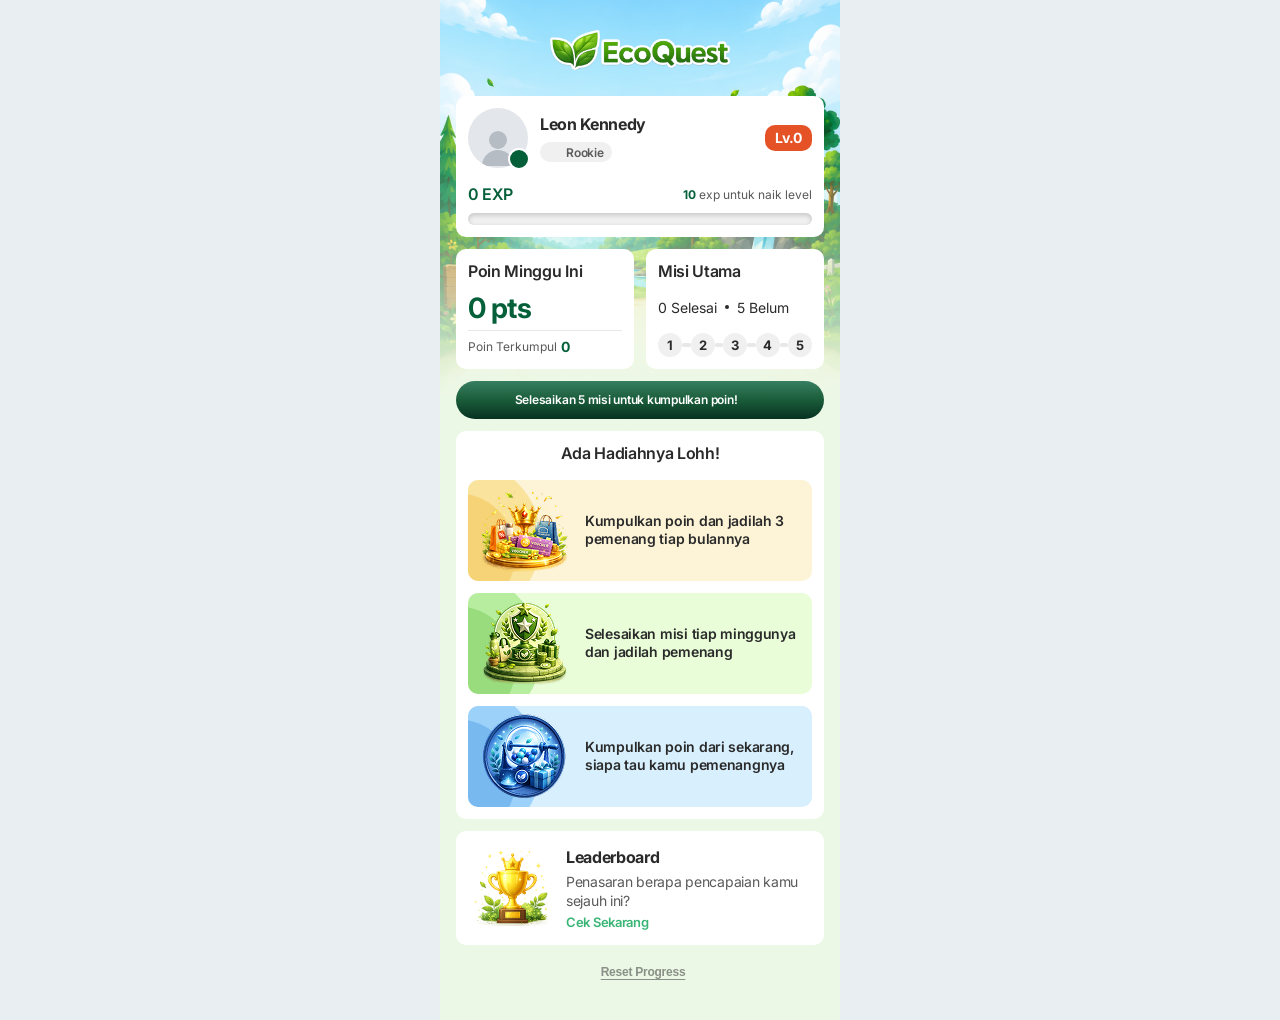
==== index.html @ 11129fbd "Add files via upload" ====
<!DOCTYPE html>
<html lang="id">
<head>
  <meta charset="UTF-8" />
  <meta name="viewport" content="width=device-width, initial-scale=1.0" />
  <title>EcoQuest</title>
  <link href="https://fonts.googleapis.com/css2?family=Inter:wght@400;600;700&display=swap" rel="stylesheet" />
  <link rel="stylesheet" href="css/variables.css" />
  <link rel="stylesheet" href="css/base.css" />
  <link rel="stylesheet" href="css/animations.css" />
  <link rel="stylesheet" href="css/homepage.css" />
  <script src="https://cdn.jsdelivr.net/npm/@phosphor-icons/web@2.1.1/src/index.js" defer></script>
</head>
<body>
<div class="phone phone--nature">

  <!-- Logo -->
  <div class="logo-bar">
    <img src="assets/logo-ecoquest.png" alt="EcoQuest" />
  </div>

  <!-- Bio Card -->
  <div class="card bio-card">
    <div class="bio-top">
      <div class="bio-left">
        <div class="avatar-wrap">
          <div class="avatar" id="hpAvatar">
            <!-- Ganti dengan foto profil asli -->
            <svg viewBox="0 0 44 44" fill="none" xmlns="http://www.w3.org/2000/svg">
              <circle cx="22" cy="16" r="9" fill="#b5bcc4"/>
              <path d="M6 42c0-8.837 7.163-16 16-16s16 7.163 16 16" fill="#b5bcc4"/>
            </svg>
          </div>
          <button class="avatar-edit-btn" id="avatarEditBtn" type="button" aria-label="Ganti foto profil">
            <i class="ph ph-pencil-simple"></i>
          </button>
        </div>
        <div class="bio-info">
          <div class="bio-name" id="hpName">Leon Kennedy</div>
          <div class="bio-badge">
            <i class="ph ph-person bio-badge-icon"></i>
            <span class="bio-badge-text" id="hpRank">Rookie</span>
          </div>
        </div>
      </div>
      <div class="level-badge" id="hpLevel">Lv.0</div>
    </div>

    <!-- EXP Bar -->
    <div>
      <div class="exp-row">
        <span class="exp-label" id="hpExp">0 EXP</span>
        <span class="exp-hint" id="hpExpNext"><strong>10</strong> exp untuk naik level</span>
      </div>
      <div class="bar-track">
        <div class="bar-fill" id="hpExpBar" style="width:0%"></div>
      </div>
    </div>
  </div>

  <!-- Stats Row -->
  <div class="stats-row">
    <!-- Poin Card -->
    <div class="stat-card stat-card-left">
      <div>
        <div class="stat-title">Poin Minggu Ini</div>
        <div class="stat-pts" id="hpPoinMinggu">0 pts</div>
      </div>
      <div class="stat-divider"></div>
      <div class="stat-sub">
        <span class="stat-sub-label">Poin Terkumpul</span>
        <span class="stat-sub-val" id="hpPoinTotal">0</span>
      </div>
    </div>

    <!-- Misi Card -->
    <div class="stat-card stat-card-right">
      <div class="stat-title">Misi Utama</div>
      <div class="mission-counts-hp">
        <span id="hpMisiSelesai">0 Selesai</span>
        <div class="dot"></div>
        <span id="hpMisiBelum">0 Belum</span>
      </div>
      <div class="mission-steps" id="hpMissionSteps">
        <!-- Di-render dinamis oleh homepage.js -->
      </div>
    </div>
  </div>

  <!-- Banner → navigasi ke Misi -->
  <a class="banner" href="misi.html">
    <span class="banner-text">Selesaikan 5 misi untuk kumpulkan poin!</span>
    <i class="ph ph-arrow-right banner-arrow"></i>
  </a>

  <!-- Rewards Card -->
  <div class="card rewards-card">
    <div class="rewards-title">Ada Hadiahnya Lohh!</div>
    <div class="reward-items">

      <a class="reward-item reward-item-yellow" href="hadiah.html?tab=barons" style="text-decoration:none; cursor:pointer;">
        <div class="reward-bg-circle1"></div>
        <div class="reward-bg-circle2"></div>
        <div class="reward-img-wrap"><img src="assets/reward-1.png" alt="Reward 1" /></div>
        <div class="reward-desc">Kumpulkan poin dan jadilah 3 pemenang tiap bulannya</div>
      </a>

      <a class="reward-item reward-item-green" href="hadiah.html?tab=weekly" style="text-decoration:none; cursor:pointer;">
        <div class="reward-bg-circle1"></div>
        <div class="reward-bg-circle2"></div>
        <div class="reward-img-wrap"><img src="assets/reward-2.png" alt="Reward 2" /></div>
        <div class="reward-desc">Selesaikan misi tiap minggunya dan jadilah pemenang</div>
      </a>

      <a class="reward-item reward-item-blue" href="hadiah.html?tab=lucky" style="text-decoration:none; cursor:pointer;">
        <div class="reward-bg-circle1"></div>
        <div class="reward-bg-circle2"></div>
        <div class="reward-img-wrap"><img src="assets/reward-3.png" alt="Reward 3" /></div>
        <div class="reward-desc">Kumpulkan poin dari sekarang, siapa tau kamu pemenangnya</div>
      </a>

    </div>
  </div>

  <!-- Leaderboard Card -->
  <a class="leaderboard-card" href="leaderboard.html">
    <div class="leaderboard-card__img">
      <img src="assets/leaderboard-trophy.png" alt="Trofi Leaderboard" />
    </div>
    <div class="leaderboard-card__body">
      <div class="leaderboard-card__title">Leaderboard</div>
      <div class="leaderboard-card__desc">Penasaran berapa pencapaian kamu sejauh ini?</div>
      <div class="leaderboard-card__cta">
        <span>Cek Sekarang</span>
        <i class="ph-bold ph-arrow-right"></i>
      </div>
    </div>
  </a>

  <!-- Reset Progress -->
  <button class="reset-progress-btn" id="resetProgressBtn" type="button">
    <i class="ph ph-arrow-counter-clockwise"></i>
    <span>Reset Progress</span>
  </button>

</div>

<!-- ════════ Reset Confirm Modal ════════ -->
<div class="reset-overlay" id="resetOverlay">
  <div class="reset-modal">
    <div class="reset-icon">
      <i class="ph ph-warning"></i>
    </div>
    <div class="reset-modal-title">Reset Semua Progress?</div>
    <div class="reset-modal-desc">
      Semua data akan direset termasuk EXP, level, poin, foto profil, dan status misi. Tindakan ini tidak bisa dibatalkan.
    </div>
    <div class="reset-modal-actions">
      <button class="reset-confirm-btn" id="resetConfirmBtn" type="button">Ya, Reset Sekarang</button>
      <button class="reset-cancel-btn" id="resetCancelBtn" type="button">Batal</button>
    </div>
  </div>
</div>
<div class="crop-overlay" id="cropOverlay">
  <div class="crop-modal">
    <div class="crop-header">
      <div class="crop-title">Atur Foto Profil</div>
      <button class="crop-close" id="cropClose" type="button" aria-label="Tutup">
        <i class="ph ph-x"></i>
      </button>
    </div>
    <div class="crop-stage" id="cropStage">
      <img id="cropImage" src="" alt="Crop" />
      <div class="crop-mask"></div>
    </div>
    <div class="crop-controls">
      <div class="crop-zoom-row">
        <i class="ph ph-image"></i>
        <input type="range" class="crop-zoom" id="cropZoom" min="1" max="3" step="0.01" value="1" />
        <i class="ph ph-image" style="font-size:24px;"></i>
      </div>
      <button class="crop-save-btn" id="cropSave" type="button">Simpan Foto</button>
    </div>
  </div>
</div>

<input type="file" id="avatarInput" accept="image/*" hidden />

<script src="js/state.js"></script>
<script src="js/avatar.js"></script>
<script src="js/entrance.js"></script>
<script src="js/homepage.js"></script>
<script>
  initHomepage();
  initAvatar();
  initEntrance(['.logo-bar', '.bio-card', '.stats-row', '.banner', '.rewards-card', '.cta-btn', '.reset-progress-btn']);
</script>
</body>
</html>
---- css/variables.css ----
/* ============================================================
   EcoQuest — Design Tokens & CSS Variables
   ============================================================ */

:root {
  /* Brand Colors */
  --color-primary:        #05603A;
  --color-primary-light:  #39B575;
  --color-primary-pale:   #F6FEF9;
  --color-secondary:      #e55225;

  /* Neutrals */
  --color-text-primary:   #2a2a2a;
  --color-text-secondary: #5a5a5a;
  --color-white:          #ffffff;
  --color-bg:             #e9eef2;
  --color-surface:        #f0f0f0;
  --color-border:         #e7e7e7;
  --color-elevated:       #e8e8e8;

  /* Semantic */
  --color-easy:    #5a5a5a;
  --color-medium:  #dc6803;
  --color-hard:    #d92d20;
  --color-bonus-bg: #fef0c7;
  --color-bonus-dark: #93370d;
  --color-green-light: #e7ffef;
  --color-green-pale:  #ecf8e6;

  /* Typography */
  --font-family: 'Inter', sans-serif;

  /* Shadows */
  --shadow-card:   none;
  --shadow-card-lg: none;
  --shadow-inset:  inset 0px 2px 5px rgba(32,32,32,0.2);

  /* Radius */
  --radius-sm:   8px;
  --radius-md:   10px;
  --radius-full: 1000px;

  /* Spacing */
  --gap-xs:  4px;
  --gap-sm:  8px;
  --gap-md:  12px;
  --gap-lg:  16px;
  --gap-xl:  24px;
}
---- css/base.css ----
/* ============================================================
   EcoQuest — Base / Shared Styles
   ============================================================ */

*, *::before, *::after { box-sizing: border-box; margin: 0; padding: 0; }

body {
  font-family: var(--font-family);
  background: var(--color-bg);
  display: flex;
  justify-content: center;
  min-height: 100vh;
}

/* ── Phone wrapper ── */
.phone {
  width: 100%;
  max-width: 400px;
  min-height: 100vh;
  background: #ECF8E6;
  display: flex;
  flex-direction: column;
  gap: var(--gap-md);
  padding: 20px 16px 32px;
}

/* ── Nature background (homepage & misi) ── */
.phone--nature {
  background-color: #ECF8E6;
  background-image: url("../assets/bg-nature.png");
  background-size: 100% auto;
  background-position: top center;
  background-repeat: no-repeat;
  padding-top: 22px;
}

/* ── Generic card ── */
.card {
  background: var(--color-white);
  border-radius: var(--radius-md);
  padding: var(--gap-md);
  box-shadow: var(--shadow-card);
}

/* ── Progress bar ── */
.bar-track {
  width: 100%;
  height: 12px;
  background: var(--color-surface);
  border-radius: var(--radius-full);
  overflow: hidden;
  box-shadow: var(--shadow-inset);
}
.bar-fill {
  height: 100%;
  background: var(--color-primary);
  border-radius: var(--radius-full);
  transition: width 0.4s ease;
}

/* ── Difficulty badges ── */
.badge {
  display: inline-flex;
  align-items: center;
  padding: 2px 8px 2px 6px;
  border-radius: var(--radius-full);
  font-size: 12px;
  font-weight: 600;
  color: var(--color-white);
  letter-spacing: -0.24px;
  line-height: 1.3;
  align-self: flex-start;
}
.badge-easy   { background: var(--color-easy); }
.badge-medium { background: var(--color-medium); }
.badge-hard   { background: var(--color-hard); }

/* ── Utility text styles ── */
.text-primary   { color: var(--color-text-primary); }
.text-secondary { color: var(--color-text-secondary); }
.text-brand     { color: var(--color-primary); }
.text-bold      { font-weight: 700; }
.text-semibold  { font-weight: 600; }
.text-sm   { font-size: 12px; letter-spacing: -0.24px; line-height: 1.3; }
.text-base { font-size: 14px; letter-spacing: -0.28px; line-height: 1.3; }
.text-md   { font-size: 16px; letter-spacing: -0.32px; line-height: 1.3; }
.text-lg   { font-size: 20px; letter-spacing: -0.4px;  line-height: 1.3; }
.text-xl   { font-size: 28px; letter-spacing: -0.56px; line-height: 1.3; }

/* ============================================================
   Microinteraction — efek "tertekan" (press) ala Gojek
   Berlaku untuk semua button, link CTA, dan elemen klikable
   ============================================================ */
button,
a.banner,
a.cta-btn,
a.lb-cta,
.tab-btn,
.lb-switch-btn,
.sheet-upload-btn,
.reward-item,
.mission-card,
.back-btn,
.bonus-btn,
.avatar-edit-btn,
.shutter-btn,
.sheet-close,
.uploaded-remove {
  transition: transform 0.12s cubic-bezier(0.4, 0, 0.2, 1),
              background 0.15s ease,
              opacity 0.15s ease,
              box-shadow 0.15s ease;
  -webkit-tap-highlight-color: transparent;
}

/* saat ditekan → mengecil seperti tertekan ke dalam */
button:active,
a.banner:active,
a.cta-btn:active,
a.lb-cta:active,
.tab-btn:active,
.lb-switch-btn:active,
.sheet-upload-btn:active,
.reward-item:active,
.back-btn:active,
.bonus-btn:active,
.avatar-edit-btn:active,
.sheet-close:active,
.uploaded-remove:active,
.sheet-submit-btn:active,
.popup-btn:active,
.crop-save-btn:active,
.reset-confirm-btn:active,
.reset-cancel-btn:active {
  transform: scale(0.95);
}

/* elemen besar (card/banner) cukup mengecil sedikit saja */
.mission-card:active,
.reward-item:active {
  transform: scale(0.97);
}

/* shutter kamera punya animasi sendiri, biarkan lebih kecil */
.shutter-btn:active {
  transform: scale(0.90);
}
---- css/animations.css ----
/* ============================================================
   EcoQuest — Entrance Animations
   Komponen muncul dengan fade + slide-up bertahap (staggered)
   ============================================================ */

@keyframes eq-fade-up {
  from {
    opacity: 0;
    transform: translateY(16px);
  }
  to {
    opacity: 1;
    transform: translateY(0);
  }
}

@keyframes eq-fade-in {
  from { opacity: 0; }
  to   { opacity: 1; }
}

@keyframes eq-scale-in {
  from {
    opacity: 0;
    transform: scale(0.92);
  }
  to {
    opacity: 1;
    transform: scale(1);
  }
}

/* Elemen dengan kelas ini akan dianimasikan saat muncul.
   Awalnya disembunyikan (opacity 0) lalu di-trigger via JS. */
.eq-animate {
  opacity: 0;
}

.eq-animate.eq-in {
  animation: eq-fade-up 0.55s cubic-bezier(0.22, 1, 0.36, 1) both;
}

/* Variasi animasi */
.eq-animate.eq-fade.eq-in   { animation-name: eq-fade-in; }
.eq-animate.eq-scale.eq-in  { animation-name: eq-scale-in; }

/* Hormati preferensi user yang tidak suka animasi berlebih */
@media (prefers-reduced-motion: reduce) {
  .eq-animate,
  .eq-animate.eq-in {
    animation: none !important;
    opacity: 1 !important;
    transform: none !important;
  }
}


/* ============================================================
   Level-Up Popup
   ============================================================ */

/* Backdrop */
.levelup-overlay {
  position: fixed;
  inset: 0;
  background: rgba(0, 0, 0, 0.55);
  backdrop-filter: blur(3px);
  z-index: 1100;
  display: flex;
  align-items: center;
  justify-content: center;
  opacity: 0;
  pointer-events: none;
  transition: opacity 0.35s ease;
}
.levelup-overlay.is-open {
  opacity: 1;
  pointer-events: all;
}

/* Modal card */
.levelup-modal {
  position: relative;
  background: #fff;
  border-radius: 24px;
  width: calc(100% - 48px);
  max-width: 340px;
  padding: 32px 24px 24px;
  text-align: center;
  box-shadow: 0 24px 60px rgba(10, 83, 136, 0.25);
  overflow: hidden;
  transform: scale(0.85) translateY(24px);
  transition: transform 0.4s cubic-bezier(0.22, 1, 0.36, 1), opacity 0.35s ease;
  opacity: 0;
}
.levelup-overlay.is-open .levelup-modal {
  transform: scale(1) translateY(0);
  opacity: 1;
}

/* Glow ring di belakang ikon */
.levelup-glow {
  width: 96px;
  height: 96px;
  border-radius: 50%;
  background: radial-gradient(circle, #d1fae5 0%, #F6FEF9 60%, transparent 100%);
  display: flex;
  align-items: center;
  justify-content: center;
  margin: 0 auto 16px;
  position: relative;
}
.levelup-glow::before {
  content: '';
  position: absolute;
  inset: -6px;
  border-radius: 50%;
  border: 2.5px solid #39B575;
  opacity: 0.4;
  animation: levelup-ring-pulse 1.8s ease-in-out infinite;
}
@keyframes levelup-ring-pulse {
  0%, 100% { transform: scale(1); opacity: 0.4; }
  50%       { transform: scale(1.12); opacity: 0.15; }
}

/* Badge level besar */
.levelup-badge {
  width: 64px;
  height: 64px;
  border-radius: 50%;
  background: linear-gradient(135deg, #05603A 0%, #39B575 100%);
  display: flex;
  align-items: center;
  justify-content: center;
  font-size: 22px;
  font-weight: 700;
  color: #fff;
  letter-spacing: -0.5px;
  box-shadow: 0 8px 20px rgba(10, 83, 136, 0.4);
}

/* Label kecil di atas judul */
.levelup-eyebrow {
  font-size: 11px;
  font-weight: 600;
  letter-spacing: 1.2px;
  text-transform: uppercase;
  color: var(--color-primary-light);
  margin-bottom: 6px;
}

/* Judul utama */
.levelup-title {
  font-size: 26px;
  font-weight: 700;
  color: var(--color-text-primary);
  letter-spacing: -0.6px;
  line-height: 1.15;
  margin-bottom: 4px;
}

/* Rank chip */
.levelup-rank-chip {
  display: inline-flex;
  align-items: center;
  gap: 5px;
  background: var(--color-primary-pale);
  color: var(--color-primary);
  border-radius: var(--radius-full);
  padding: 4px 12px;
  font-size: 13px;
  font-weight: 600;
  margin: 10px 0 16px;
}

/* Divider tipis */
.levelup-divider {
  height: 1px;
  background: var(--color-border);
  margin: 0 0 16px;
}

/* Stat row */
.levelup-stats {
  display: flex;
  justify-content: center;
  gap: 32px;
  margin-bottom: 24px;
}
.levelup-stat {
  display: flex;
  flex-direction: column;
  align-items: center;
  gap: 2px;
}
.levelup-stat-val {
  font-size: 18px;
  font-weight: 700;
  color: var(--color-text-primary);
  letter-spacing: -0.4px;
}
.levelup-stat-lbl {
  font-size: 11px;
  color: var(--color-text-secondary);
  font-weight: 500;
}

/* Tombol CTA */
.levelup-cta {
  width: 100%;
  padding: 14px;
  background: var(--color-primary);
  color: #fff;
  border: none;
  border-radius: var(--radius-md);
  font-size: 15px;
  font-weight: 700;
  letter-spacing: -0.3px;
  cursor: pointer;
  transition: background 0.15s ease, transform 0.12s ease;
}
.levelup-cta:hover   { background: #047857; }
.levelup-cta:active  { transform: scale(0.97); }

/* Confetti pieces */
.levelup-confetti {
  position: absolute;
  top: 0; left: 0; right: 0;
  height: 160px;
  pointer-events: none;
  overflow: hidden;
}
.confetti-piece {
  position: absolute;
  width: 8px;
  height: 8px;
  border-radius: 2px;
  top: -12px;
  animation: confetti-fall linear forwards;
}
@keyframes confetti-fall {
  0%   { transform: translateY(0) rotate(0deg); opacity: 1; }
  80%  { opacity: 1; }
  100% { transform: translateY(170px) rotate(720deg); opacity: 0; }
}

/* Stars burst */
.levelup-stars {
  position: absolute;
  top: 28px;
  left: 50%;
  transform: translateX(-50%);
  width: 200px;
  height: 100px;
  pointer-events: none;
}
.star-burst {
  position: absolute;
  font-size: 18px;
  animation: star-pop 0.6s cubic-bezier(0.22, 1, 0.36, 1) forwards;
  opacity: 0;
}
@keyframes star-pop {
  0%   { transform: translate(0, 0) scale(0); opacity: 0; }
  60%  { opacity: 1; }
  100% { opacity: 0; }
}
---- css/homepage.css ----
/* ============================================================
   EcoQuest — Homepage Styles
   ============================================================ */

/* ── Phosphor Icons sizing ── */
.bio-badge-icon {
  font-size: 16px;
  color: var(--color-text-secondary);
  flex-shrink: 0;
  line-height: 1;
}
.banner-arrow {
  font-size: 18px;
  color: var(--color-white);
  flex-shrink: 0;
  line-height: 1;
  font-weight: 700;
}
.cta-icon {
  font-size: 18px;
  color: var(--color-white);
  flex-shrink: 0;
  line-height: 1;
}

/* ── Logo ── */
.logo-bar {
  display: flex;
  align-items: center;
  justify-content: center;
  padding: 8px 0 14px;
}
.logo-bar img {
  height: 40px;
  width: auto;
  max-width: 100%;
  display: block;
}

/* ── Bio Card ── */
.bio-card {
  display: flex;
  flex-direction: column;
  gap: var(--gap-lg);
}
.bio-top {
  display: flex;
  align-items: center;
  justify-content: space-between;
  gap: var(--gap-lg);
}
.bio-left {
  display: flex;
  align-items: center;
  gap: var(--gap-md);
  flex: 1;
  min-width: 0;
}
.avatar {
  width: 60px;
  height: 60px;
  border-radius: 50%;
  overflow: hidden;
  flex-shrink: 0;
  background: #e3e6ea;
  display: flex;
  align-items: flex-end;
  justify-content: center;
}
.avatar img { width: 100%; height: 100%; object-fit: cover; }
.avatar svg { width: 44px; height: 44px; }
.bio-info { display: flex; flex-direction: column; gap: var(--gap-sm); min-width: 0; }
.bio-name {
  font-size: 16px;
  font-weight: 700;
  color: var(--color-text-primary);
  letter-spacing: -0.32px;
  line-height: 1.3;
}
.bio-badge {
  display: inline-flex;
  align-items: center;
  gap: var(--gap-xs);
  background: var(--color-surface);
  border-radius: var(--radius-full);
  padding: 2px 8px 2px 6px;
  align-self: flex-start;
}
.bio-badge-icon { width: 16px; height: 16px; flex-shrink: 0; }
.bio-badge-text {
  font-size: 12px;
  font-weight: 600;
  color: var(--color-text-secondary);
  letter-spacing: -0.24px;
  line-height: 1.3;
}
.level-badge {
  background: var(--color-secondary);
  color: var(--color-white);
  font-size: 14px;
  font-weight: 700;
  letter-spacing: -0.28px;
  border-radius: var(--radius-md);
  padding: 4px 10px;
  flex-shrink: 0;
  line-height: 1.3;
}

/* EXP bar */
.exp-row {
  display: flex;
  align-items: center;
  justify-content: space-between;
  gap: var(--gap-sm);
  margin-bottom: var(--gap-sm);
}
.exp-label {
  font-size: 16px;
  font-weight: 600;
  color: var(--color-primary);
  letter-spacing: -0.32px;
  line-height: 1.3;
}
.exp-hint {
  font-size: 12px;
  color: var(--color-text-secondary);
  line-height: 1.3;
  white-space: nowrap;
}
.exp-hint strong { font-weight: 700; color: var(--color-primary); }

/* ── Stats Row ── */
.stats-row {
  display: flex;
  gap: var(--gap-md);
  align-items: stretch;
}
.stat-card {
  background: var(--color-white);
  border-radius: var(--radius-md);
  padding: var(--gap-md);
  box-shadow: var(--shadow-card-lg);
  min-height: 120px;
  display: flex;
  flex-direction: column;
}
.stat-card-left  { flex: 1; min-width: 0; justify-content: space-between; }
.stat-card-right { flex: 1; min-width: 0; justify-content: space-between; align-items: flex-start; }
.stat-title {
  font-size: 16px;
  font-weight: 600;
  color: var(--color-text-primary);
  letter-spacing: -0.32px;
  line-height: 1.3;
  width: 100%;
}
.stat-pts {
  font-size: 28px;
  font-weight: 700;
  color: var(--color-primary);
  letter-spacing: -0.56px;
  line-height: 1.3;
  margin-top: var(--gap-sm);
}
.stat-divider { height: 1px; background: var(--color-border); width: 100%; }
.stat-sub { display: flex; align-items: center; gap: var(--gap-xs); }
.stat-sub-label {
  font-size: 12px;
  color: var(--color-text-secondary);
  font-weight: 400;
  line-height: 1.3;
}
.stat-sub-val {
  font-size: 14px;
  font-weight: 700;
  color: var(--color-primary);
  line-height: 1.5;
}

/* Mission steps widget */
.mission-counts-hp { display: flex; align-items: center; gap: var(--gap-sm); }
.mission-counts-hp span {
  font-size: 14px;
  font-weight: 400;
  color: var(--color-text-primary);
  line-height: 1.5;
  white-space: nowrap;
}
.dot {
  width: 4px; height: 4px;
  border-radius: 50%;
  background: var(--color-text-primary);
  flex-shrink: 0;
}
.mission-steps {
  position: relative;
  display: flex;
  align-items: center;
  width: 100%;
  gap: 0;
}
.step-item-wrap {
  display: flex;
  align-items: center;
  flex: 1;
}
.step-item-wrap:last-child { flex: 0; }

/* konektor garis antar lingkaran */
.step-connector {
  flex: 1;
  height: 4px;
  background: var(--color-elevated);
  border-radius: 2px;
  transition: background 0.35s ease;
}
.step-connector.done { background: var(--color-primary); }

/* lingkaran step */
.step-circle {
  position: relative;
  z-index: 1;
  width: 24px; height: 24px;
  border-radius: 50%;
  background: var(--color-surface);
  display: flex;
  align-items: center;
  justify-content: center;
  font-size: 13px;
  font-weight: 700;
  color: var(--color-text-primary);
  flex-shrink: 0;
  transition: background 0.3s, color 0.3s;
}
.step-circle.done {
  background: var(--color-primary);
  color: #fff;
}
/* checkmark via pseudo-element */
.step-circle.done .step-num { display: none; }
.step-circle.done::after {
  content: '';
  display: block;
  width: 5px;
  height: 9px;
  border: 2px solid #fff;
  border-top: none;
  border-left: none;
  transform: rotate(45deg) translate(-1px, -1px);
}


/* ── Banner ── */
.banner {
  background: linear-gradient(180deg, #377F61 0%, #1a5c3a 50%, #063220 100%);
  border-radius: var(--radius-full);
  padding: 9px 16px;
  display: flex;
  align-items: center;
  justify-content: center;
  gap: var(--gap-sm);
  text-decoration: none;
  transition: opacity 0.15s;
}
.banner:hover  { opacity: 0.9; }
.banner:active { opacity: 0.8; }
.banner-text {
  font-size: 12px;
  font-weight: 600;
  color: var(--color-white);
  letter-spacing: -0.24px;
  line-height: 1.3;
  text-align: center;
}
.banner-arrow { width: 20px; height: 20px; flex-shrink: 0; }

/* ── Rewards Card ── */
.rewards-card {
  display: flex;
  flex-direction: column;
  gap: var(--gap-lg);
}
.rewards-title {
  font-size: 16px;
  font-weight: 600;
  color: var(--color-text-primary);
  letter-spacing: -0.32px;
  line-height: 1.3;
  text-align: center;
}
.reward-items { display: flex; flex-direction: column; gap: var(--gap-md); }
.reward-item {
  min-height: 100px;
  border-radius: var(--radius-md);
  overflow: hidden;
  position: relative;
  display: flex;
  align-items: center;
  gap: var(--gap-lg);
  padding: 6px 12px;
}
.reward-item-yellow { background: #fdf4d8; }
.reward-item-green  { background: #e8fdd8; }
.reward-item-blue   { background: #d8effd; }
.reward-bg-circle1 {
  position: absolute; left: -86px; top: -20px;
  width: 159px; height: 159px; border-radius: 50%; opacity: 0.4;
}
.reward-bg-circle2 {
  position: absolute; left: -72px; bottom: -32px;
  width: 120px; height: 120px; border-radius: 50%; opacity: 0.28;
}
.reward-item-yellow .reward-bg-circle1 { background: #f5c842; }
.reward-item-green  .reward-bg-circle1 { background: #6cd44a; }
.reward-item-blue   .reward-bg-circle1 { background: #42a5f5; }
.reward-item-yellow .reward-bg-circle2 { background: #e6aa12; }
.reward-item-green  .reward-bg-circle2 { background: #4caf28; }
.reward-item-blue   .reward-bg-circle2 { background: #1976d2; }
.reward-img-wrap {
  position: relative; z-index: 1;
  width: 89px; height: 89px;
  flex-shrink: 0;
  border-radius: 0;
  overflow: visible;
  display: flex; align-items: center; justify-content: center;
  background: transparent;
  font-size: 40px;
}
.reward-img-wrap img { width: 100%; height: 100%; object-fit: contain; }
.reward-desc {
  position: relative; z-index: 1;
  flex: 1; min-width: 0;
  font-size: 14px; font-weight: 600;
  color: var(--color-text-primary);
  letter-spacing: -0.28px; line-height: 1.3;
}

/* ── CTA Button ── */
.cta-btn {
  width: 100%;
  min-height: 40px;
  background: var(--color-primary);
  border-radius: var(--radius-full);
  border: none;
  cursor: pointer;
  display: flex;
  align-items: center;
  justify-content: center;
  gap: var(--gap-xs);
  padding: 10px 16px;
  transition: background 0.15s;
}
.cta-btn:hover  { background: #047857; }
.cta-btn:active { background: #034d2e; }
.cta-btn span {
  font-size: 16px; font-weight: 600;
  color: var(--color-white);
  letter-spacing: -0.32px; line-height: 1.25;
  white-space: nowrap;
}
.cta-icon { width: 16px; height: 16px; flex-shrink: 0; }

/* ── Avatar editable ── */
.avatar-wrap {
  position: relative;
  width: 60px;
  height: 60px;
  flex-shrink: 0;
}
.avatar-wrap .avatar { width: 100%; height: 100%; }
.avatar-edit-btn {
  position: absolute;
  bottom: -2px;
  right: -2px;
  width: 22px;
  height: 22px;
  border-radius: 50%;
  background: var(--color-primary);
  border: 2px solid #fff;
  display: flex;
  align-items: center;
  justify-content: center;
  cursor: pointer;
  padding: 0;
  z-index: 2;
  transition: background 0.15s;
}
.avatar-edit-btn:hover { background: #047857; }
.avatar-edit-btn i { font-size: 11px; color: #fff; line-height: 1; }

/* ════════ Crop Modal ════════ */
.crop-overlay {
  position: fixed;
  inset: 0;
  background: rgba(0,0,0,0.6);
  display: flex;
  align-items: center;
  justify-content: center;
  padding: 24px;
  opacity: 0;
  visibility: hidden;
  transition: opacity 0.25s, visibility 0.25s;
  z-index: 400;
}
.crop-overlay.is-open { opacity: 1; visibility: visible; }

.crop-modal {
  width: 100%;
  max-width: 340px;
  background: #fff;
  border-radius: 16px;
  overflow: hidden;
  display: flex;
  flex-direction: column;
  transform: scale(0.92);
  transition: transform 0.3s cubic-bezier(0.34,1.56,0.64,1);
}
.crop-overlay.is-open .crop-modal { transform: scale(1); }

.crop-header {
  display: flex;
  align-items: center;
  justify-content: space-between;
  padding: 16px;
  border-bottom: 1px solid var(--color-border);
}
.crop-title {
  font-size: 16px;
  font-weight: 700;
  color: var(--color-text-primary);
  letter-spacing: -0.32px;
}
.crop-close {
  border: none;
  background: transparent;
  cursor: pointer;
  display: flex;
  align-items: center;
  padding: 4px;
  color: var(--color-text-primary);
}
.crop-close i { font-size: 22px; line-height: 1; }

/* crop stage */
.crop-stage {
  position: relative;
  width: 100%;
  height: 300px;
  background: #1a1a1a;
  overflow: hidden;
  touch-action: none;
  cursor: grab;
  user-select: none;
}
.crop-stage.dragging { cursor: grabbing; }
.crop-stage img {
  position: absolute;
  top: 0;
  left: 0;
  transform-origin: 0 0;
  pointer-events: none;
  -webkit-user-drag: none;
}
/* lingkaran mask */
.crop-mask {
  position: absolute;
  inset: 0;
  pointer-events: none;
  box-shadow: 0 0 0 2000px rgba(0,0,0,0.55);
  border-radius: 50%;
  /* lingkaran di tengah */
  width: 220px;
  height: 220px;
  top: 50%;
  left: 50%;
  transform: translate(-50%, -50%);
  border: 2px solid rgba(255,255,255,0.9);
}

/* zoom control */
.crop-controls {
  padding: 16px;
  display: flex;
  flex-direction: column;
  gap: 14px;
}
.crop-zoom-row {
  display: flex;
  align-items: center;
  gap: 12px;
}
.crop-zoom-row i { font-size: 18px; color: var(--color-text-secondary); flex-shrink: 0; }
.crop-zoom {
  flex: 1;
  -webkit-appearance: none;
  appearance: none;
  height: 4px;
  border-radius: 4px;
  background: var(--color-surface);
  outline: none;
}
.crop-zoom::-webkit-slider-thumb {
  -webkit-appearance: none;
  appearance: none;
  width: 18px;
  height: 18px;
  border-radius: 50%;
  background: var(--color-primary);
  cursor: pointer;
}
.crop-zoom::-moz-range-thumb {
  width: 18px;
  height: 18px;
  border: none;
  border-radius: 50%;
  background: var(--color-primary);
  cursor: pointer;
}
.crop-save-btn {
  width: 100%;
  min-height: 44px;
  background: var(--color-primary);
  border: none;
  border-radius: 1000px;
  cursor: pointer;
  color: #fff;
  font-size: 16px;
  font-weight: 600;
  letter-spacing: -0.32px;
  transition: background 0.15s;
}
.crop-save-btn:hover  { background: #047857; }
.crop-save-btn:active { background: #034d2e; }

/* ── Reset Progress button ── */
.reset-progress-btn {
  background: transparent;
  border: none;
  cursor: pointer;
  display: flex;
  align-items: center;
  justify-content: center;
  gap: 6px;
  padding: 8px 16px;
  align-self: center;
  opacity: 0.5;
  transition: opacity 0.15s;
}
.reset-progress-btn:hover { opacity: 0.8; }
.reset-progress-btn span {
  font-size: 12px;
  font-weight: 600;
  color: #2a2a2a;
  letter-spacing: -0.24px;
  line-height: 1.3;
  text-decoration: underline;
  text-underline-offset: 3px;
}
.reset-progress-btn i { font-size: 13px; color: #2a2a2a; }

/* ── Reset Confirm Modal ── */
.reset-overlay {
  position: fixed;
  inset: 0;
  background: rgba(0,0,0,0.6);
  display: flex;
  align-items: center;
  justify-content: center;
  padding: 24px;
  opacity: 0;
  visibility: hidden;
  transition: opacity 0.2s ease, visibility 0.2s ease;
  z-index: 500;
}
.reset-overlay.is-open { opacity: 1; visibility: visible; }

.reset-modal {
  width: 100%;
  max-width: 300px;
  background: #fff;
  border-radius: 16px;
  padding: 24px 20px 20px;
  display: flex;
  flex-direction: column;
  align-items: center;
  gap: 16px;
  transform: scale(0.9);
  transition: transform 0.25s cubic-bezier(0.34,1.56,0.64,1);
}
.reset-overlay.is-open .reset-modal { transform: scale(1); }

.reset-icon {
  width: 52px;
  height: 52px;
  border-radius: 50%;
  background: #fee2e2;
  display: flex;
  align-items: center;
  justify-content: center;
}
.reset-icon i { font-size: 26px; color: #dc2626; }

.reset-modal-title {
  font-size: 16px;
  font-weight: 700;
  color: #2a2a2a;
  letter-spacing: -0.32px;
  text-align: center;
  line-height: 1.3;
}
.reset-modal-desc {
  font-size: 13px;
  font-weight: 400;
  color: #5a5a5a;
  letter-spacing: -0.26px;
  line-height: 1.5;
  text-align: center;
}
.reset-modal-actions {
  display: flex;
  flex-direction: column;
  gap: 8px;
  width: 100%;
}
.reset-confirm-btn {
  width: 100%;
  min-height: 42px;
  background: #dc2626;
  border: none;
  border-radius: 1000px;
  cursor: pointer;
  font-size: 14px;
  font-weight: 600;
  color: #fff;
  letter-spacing: -0.28px;
  transition: background 0.15s;
}
.reset-confirm-btn:hover  { background: #b91c1c; }
.reset-confirm-btn:active { background: #991b1b; }
.reset-cancel-btn {
  width: 100%;
  min-height: 42px;
  background: transparent;
  border: 1px solid #e7e7e7;
  border-radius: 1000px;
  cursor: pointer;
  font-size: 14px;
  font-weight: 600;
  color: #5a5a5a;
  letter-spacing: -0.28px;
  transition: background 0.15s;
}
.reset-cancel-btn:hover { background: #f7f7f7; }

/* ── Leaderboard Card ── */
.leaderboard-card {
  display: flex;
  align-items: center;
  gap: 0;
  width: 100%;
  background: var(--color-white);
  border-radius: 10px;
  box-shadow: none;
  overflow: hidden;
  text-decoration: none;
  cursor: pointer;
  min-height: 100px;
}

/* Ilustrasi trofi di kiri */
.leaderboard-card__img {
  flex-shrink: 0;
  width: 110px;
  height: 100px;
  display: flex;
  align-items: center;
  justify-content: center;
  padding: 12px;
}
.leaderboard-card__img img {
  width: 100%;
  height: 100%;
  object-fit: contain;
  pointer-events: none;
}

/* Teks di kanan */
.leaderboard-card__body {
  flex: 1;
  display: flex;
  flex-direction: column;
  gap: 6px;
  padding: 16px 16px 16px 0;
}
.leaderboard-card__title {
  font-family: Inter, sans-serif;
  font-size: 16px;
  font-weight: 700;
  color: var(--color-text-primary);
  letter-spacing: -0.32px;
  line-height: 1.3;
}
.leaderboard-card__desc {
  font-family: Inter, sans-serif;
  font-size: 14px;
  font-weight: 400;
  color: var(--color-text-secondary);
  letter-spacing: -0.28px;
  line-height: 1.3;
}
.leaderboard-card__cta {
  display: inline-flex;
  align-items: center;
  gap: 3px;
  font-size: 13px;
  font-weight: 600;
  color: var(--color-primary-light);
  letter-spacing: -0.28px;
  line-height: 1;
}
.leaderboard-card__cta i {
  font-size: 13px;
  line-height: 1;
}
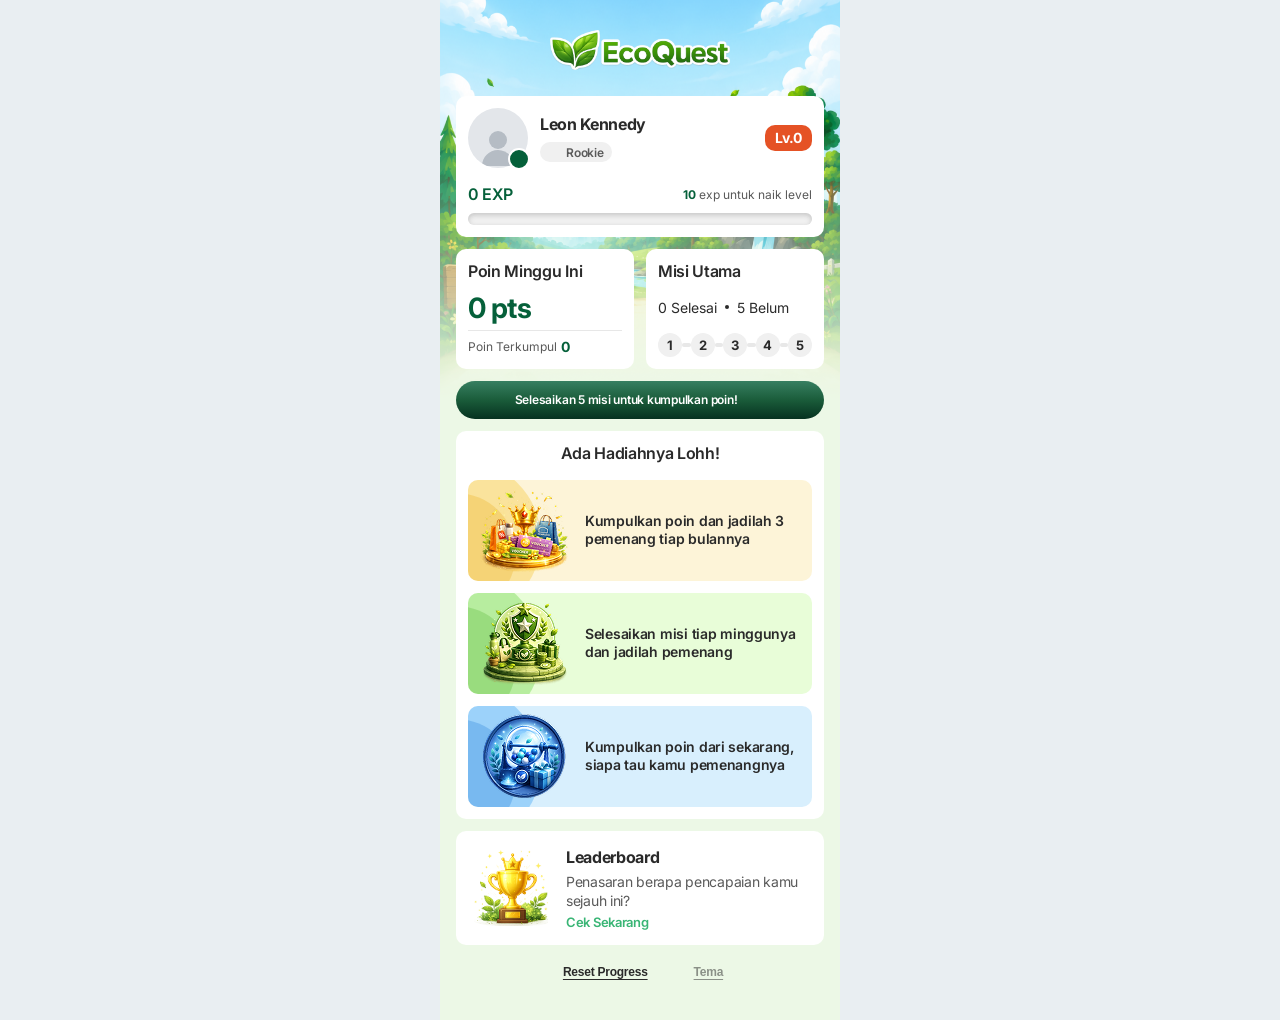
==== commit 75cdc339: "Add files via upload" ====
--- a/index.html
+++ b/index.html
@@ -137,12 +137,49 @@
     </div>
   </a>
 
-  <!-- Reset Progress -->
-  <button class="reset-progress-btn" id="resetProgressBtn" type="button">
-    <i class="ph ph-arrow-counter-clockwise"></i>
-    <span>Reset Progress</span>
-  </button>
-
+  <!-- Reset + Tema -->
+  <div class="bottom-actions">
+    <button class="reset-progress-btn" id="resetProgressBtn" type="button">
+      <i class="ph ph-arrow-counter-clockwise"></i>
+      <span>Reset Progress</span>
+    </button>
+    <button class="theme-btn" id="themeBtn" type="button">
+      <i class="ph ph-paint-brush"></i>
+      <span>Tema</span>
+    </button>
+  </div>
+
+</div>
+
+<!-- ════════ Theme Bottom Sheet ════════ -->
+<div class="theme-overlay" id="themeOverlay">
+  <div class="theme-sheet" id="themeSheet">
+    <div class="theme-sheet-handle"></div>
+    <div class="theme-sheet-title">Pilih Tema</div>
+    <div class="theme-options">
+      <div class="theme-option" id="themeOptNature" data-theme="nature">
+        <div class="theme-option-info">
+          <div class="theme-option-name">Nature</div>
+          <div class="theme-option-desc">Tema hijau dengan nuansa alam</div>
+        </div>
+        <div class="theme-radio"><div class="theme-radio-dot"></div></div>
+      </div>
+      <div class="theme-option" id="themeOptKg" data-theme="kg-media">
+        <div class="theme-option-info">
+          <div class="theme-option-name">KG Media</div>
+          <div class="theme-option-desc">Tema biru klasik EcoQuest</div>
+        </div>
+        <div class="theme-radio"><div class="theme-radio-dot"></div></div>
+      </div>
+    </div>
+    <button class="theme-apply-btn" id="themeApplyBtn" type="button">Terapkan</button>
+  </div>
+</div>
+
+<!-- ════════ Theme Loading ════════ -->
+<div class="theme-loading" id="themeLoading">
+  <div class="theme-loading-spinner"></div>
+  <div class="theme-loading-text">Menerapkan tema...</div>
 </div>
 
 <!-- ════════ Reset Confirm Modal ════════ -->
@@ -187,12 +224,15 @@
 <input type="file" id="avatarInput" accept="image/*" hidden />
 
 <script src="js/state.js"></script>
+<script src="js/theme.js"></script>
 <script src="js/avatar.js"></script>
 <script src="js/entrance.js"></script>
 <script src="js/homepage.js"></script>
 <script>
+  loadTheme();
   initHomepage();
   initAvatar();
+  initTheme();
   initEntrance(['.logo-bar', '.bio-card', '.stats-row', '.banner', '.rewards-card', '.cta-btn', '.reset-progress-btn']);
 </script>
 </body>
--- a/css/variables.css
+++ b/css/variables.css
@@ -47,3 +47,12 @@
   --gap-lg:  16px;
   --gap-xl:  24px;
 }
+
+/* ── Tema: KG Media (Biru) ── */
+[data-theme="kg-media"] {
+  --color-primary:        #0a5388;
+  --color-primary-light:  #429cdd;
+  --color-primary-pale:   #f2f7fb;
+  --color-green-light:    #e8f4fd;
+  --color-green-pale:     #e8f4fd;
+}
--- a/css/base.css
+++ b/css/base.css
@@ -145,3 +145,13 @@
 .shutter-btn:active {
   transform: scale(0.90);
 }
+
+/* ── KG Media theme: background override ── */
+[data-theme="kg-media"] .phone {
+  background: linear-gradient(180deg, #c8e9ff 0%, #f7f7f7 45%);
+}
+[data-theme="kg-media"] .phone--nature {
+  background-image: none;
+  background-color: transparent;
+  padding-top: 20px;
+}
--- a/css/animations.css
+++ b/css/animations.css
@@ -213,7 +213,7 @@
   background: var(--color-primary);
   color: #fff;
   border: none;
-  border-radius: var(--radius-md);
+  border-radius: var(--radius-full);
   font-size: 15px;
   font-weight: 700;
   letter-spacing: -0.3px;
--- a/css/homepage.css
+++ b/css/homepage.css
@@ -722,3 +722,202 @@
   font-size: 13px;
   line-height: 1;
 }
+
+/* ── Bottom row: Reset + Tema ── */
+.bottom-actions {
+  display: flex;
+  align-items: center;
+  justify-content: center;
+  gap: 8px;
+  width: 100%;
+}
+
+/* ── Tema Button ── */
+.theme-btn {
+  background: transparent;
+  border: none;
+  cursor: pointer;
+  display: flex;
+  align-items: center;
+  justify-content: center;
+  gap: 6px;
+  padding: 8px 16px;
+  align-self: center;
+  opacity: 0.5;
+  transition: opacity 0.15s;
+}
+.theme-btn:hover { opacity: 0.8; }
+.theme-btn span {
+  font-size: 12px;
+  font-weight: 600;
+  color: #2a2a2a;
+  letter-spacing: -0.24px;
+  line-height: 1.3;
+  text-decoration: underline;
+  text-underline-offset: 3px;
+}
+.theme-btn i { font-size: 13px; color: #2a2a2a; }
+
+/* ── Theme Bottom Sheet ── */
+.theme-overlay {
+  position: fixed;
+  inset: 0;
+  background: rgba(0,0,0,0.45);
+  z-index: 1200;
+  opacity: 0;
+  pointer-events: none;
+  transition: opacity 0.3s ease;
+}
+.theme-overlay.is-open {
+  opacity: 1;
+  pointer-events: all;
+}
+.theme-sheet {
+  position: fixed;
+  bottom: 0;
+  left: 50%;
+  transform: translateX(-50%) translateY(100%);
+  width: 100%;
+  max-width: 400px;
+  background: #fff;
+  border-radius: 20px 20px 0 0;
+  padding: 16px 20px 32px;
+  z-index: 1201;
+  transition: transform 0.35s cubic-bezier(0.22, 1, 0.36, 1);
+}
+.theme-overlay.is-open .theme-sheet {
+  transform: translateX(-50%) translateY(0);
+}
+.theme-sheet-handle {
+  width: 36px;
+  height: 4px;
+  background: #e0e0e0;
+  border-radius: 2px;
+  margin: 0 auto 20px;
+}
+.theme-sheet-title {
+  font-size: 16px;
+  font-weight: 700;
+  color: #2a2a2a;
+  letter-spacing: -0.32px;
+  margin-bottom: 16px;
+}
+.theme-options {
+  display: flex;
+  flex-direction: column;
+  gap: 10px;
+  margin-bottom: 20px;
+}
+.theme-option {
+  display: flex;
+  align-items: center;
+  gap: 12px;
+  padding: 14px 16px;
+  border: 2px solid #e7e7e7;
+  border-radius: 12px;
+  cursor: pointer;
+  transition: border-color 0.15s, background 0.15s;
+}
+.theme-option.is-selected {
+  border-color: var(--color-primary);
+  background: var(--color-primary-pale);
+}
+
+.theme-option-info { flex: 1; }
+.theme-option-name {
+  font-size: 14px;
+  font-weight: 600;
+  color: #2a2a2a;
+  letter-spacing: -0.28px;
+}
+.theme-option-desc {
+  font-size: 12px;
+  color: #5a5a5a;
+  letter-spacing: -0.24px;
+  margin-top: 2px;
+}
+.theme-radio {
+  width: 20px;
+  height: 20px;
+  border-radius: 50%;
+  border: 2px solid #ccc;
+  display: flex;
+  align-items: center;
+  justify-content: center;
+  flex-shrink: 0;
+  transition: border-color 0.15s;
+}
+.theme-option.is-selected .theme-radio {
+  border-color: var(--color-primary);
+}
+.theme-radio-dot {
+  width: 10px;
+  height: 10px;
+  border-radius: 50%;
+  background: var(--color-primary);
+  opacity: 0;
+  transform: scale(0);
+  transition: opacity 0.15s, transform 0.15s;
+}
+.theme-option.is-selected .theme-radio-dot {
+  opacity: 1;
+  transform: scale(1);
+}
+.theme-apply-btn {
+  width: 100%;
+  padding: 14px;
+  background: var(--color-primary);
+  color: #fff;
+  border: none;
+  border-radius: var(--radius-full);
+  font-size: 15px;
+  font-weight: 700;
+  letter-spacing: -0.3px;
+  cursor: pointer;
+  transition: opacity 0.15s;
+}
+.theme-apply-btn:hover { opacity: 0.9; }
+.theme-apply-btn:disabled { opacity: 0.6; cursor: not-allowed; }
+
+/* ── Loading overlay ── */
+.theme-loading {
+  position: fixed;
+  inset: 0;
+  background: rgba(255,255,255,0.85);
+  backdrop-filter: blur(4px);
+  z-index: 1300;
+  display: flex;
+  flex-direction: column;
+  align-items: center;
+  justify-content: center;
+  gap: 16px;
+  opacity: 0;
+  pointer-events: none;
+  transition: opacity 0.25s ease;
+}
+.theme-loading.is-visible {
+  opacity: 1;
+  pointer-events: all;
+}
+.theme-loading-spinner {
+  width: 40px;
+  height: 40px;
+  border: 3px solid #e0e0e0;
+  border-top-color: var(--color-primary);
+  border-radius: 50%;
+  animation: theme-spin 0.7s linear infinite;
+}
+@keyframes theme-spin {
+  to { transform: rotate(360deg); }
+}
+.theme-loading-text {
+  font-size: 14px;
+  font-weight: 600;
+  color: #2a2a2a;
+  letter-spacing: -0.28px;
+}
+
+/* ── KG Media theme: banner gradient override ── */
+[data-theme="kg-media"] .banner {
+  background: var(--color-primary);
+}
